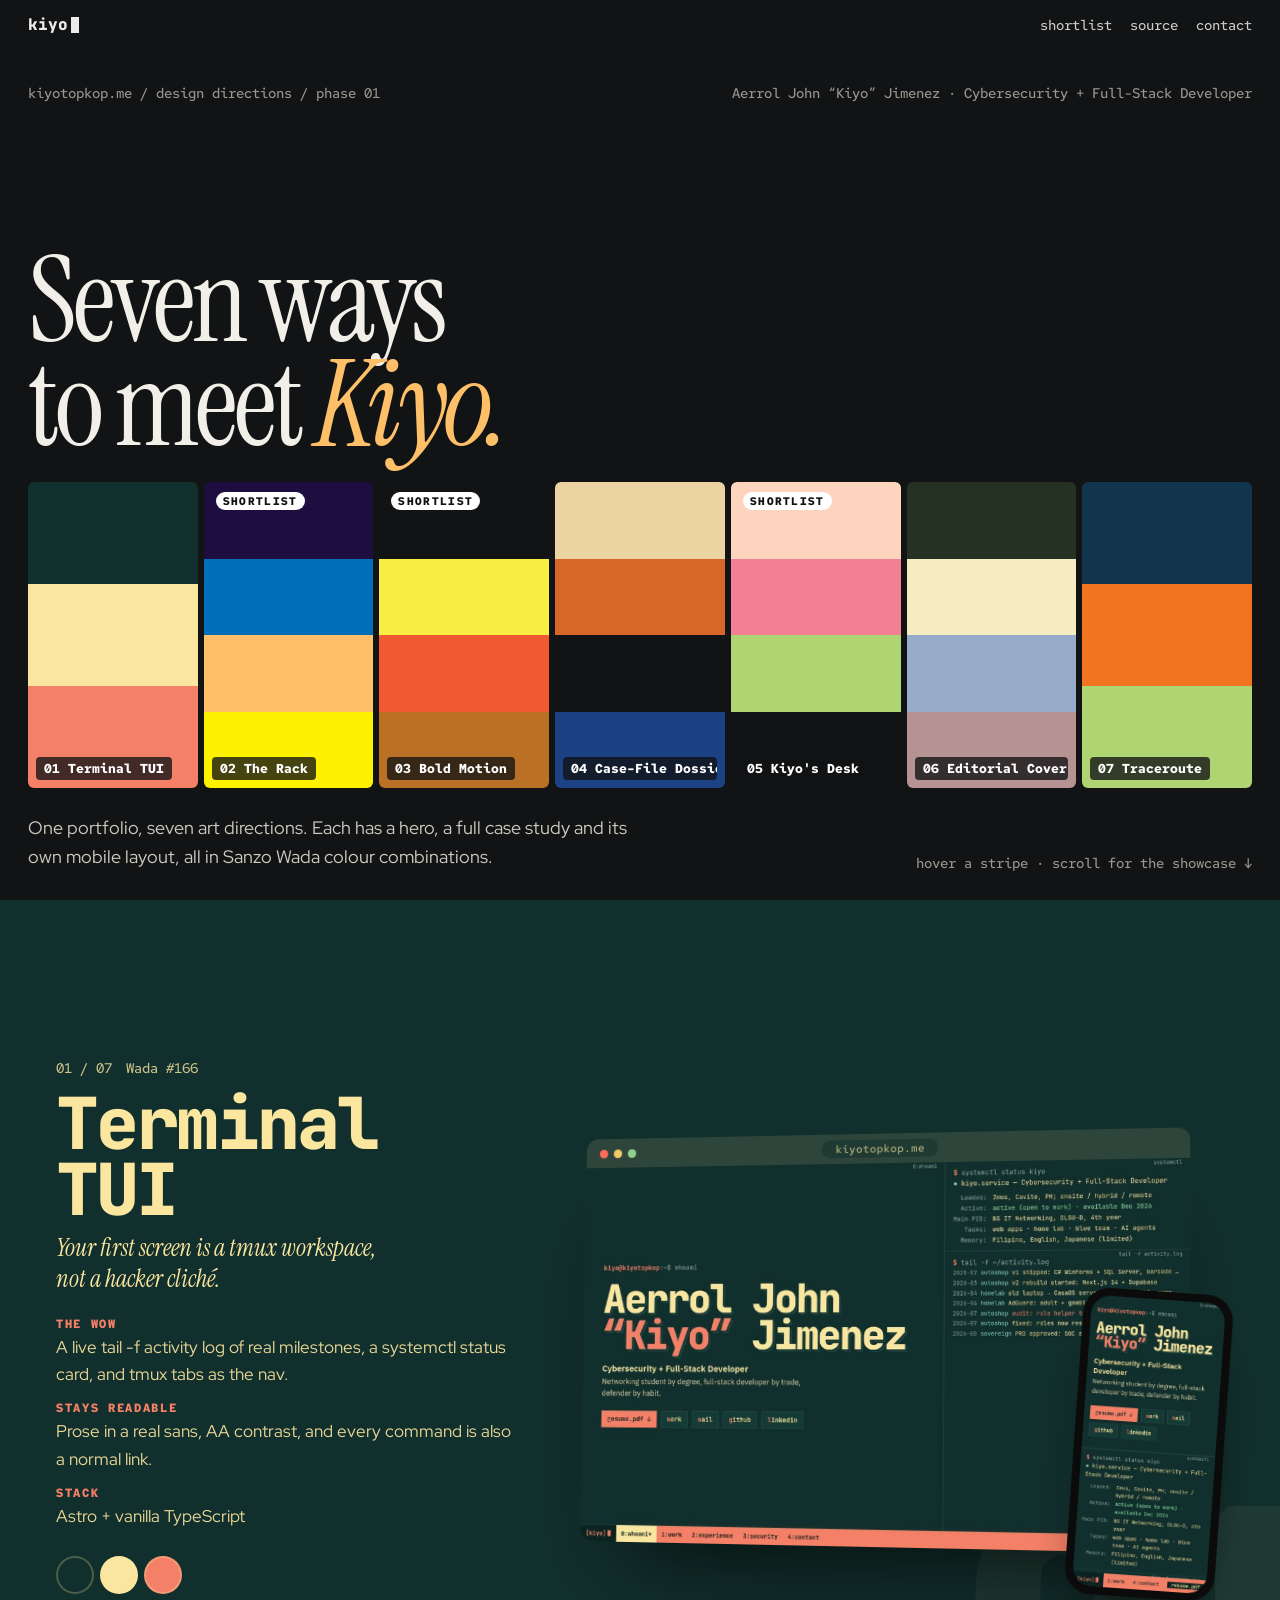
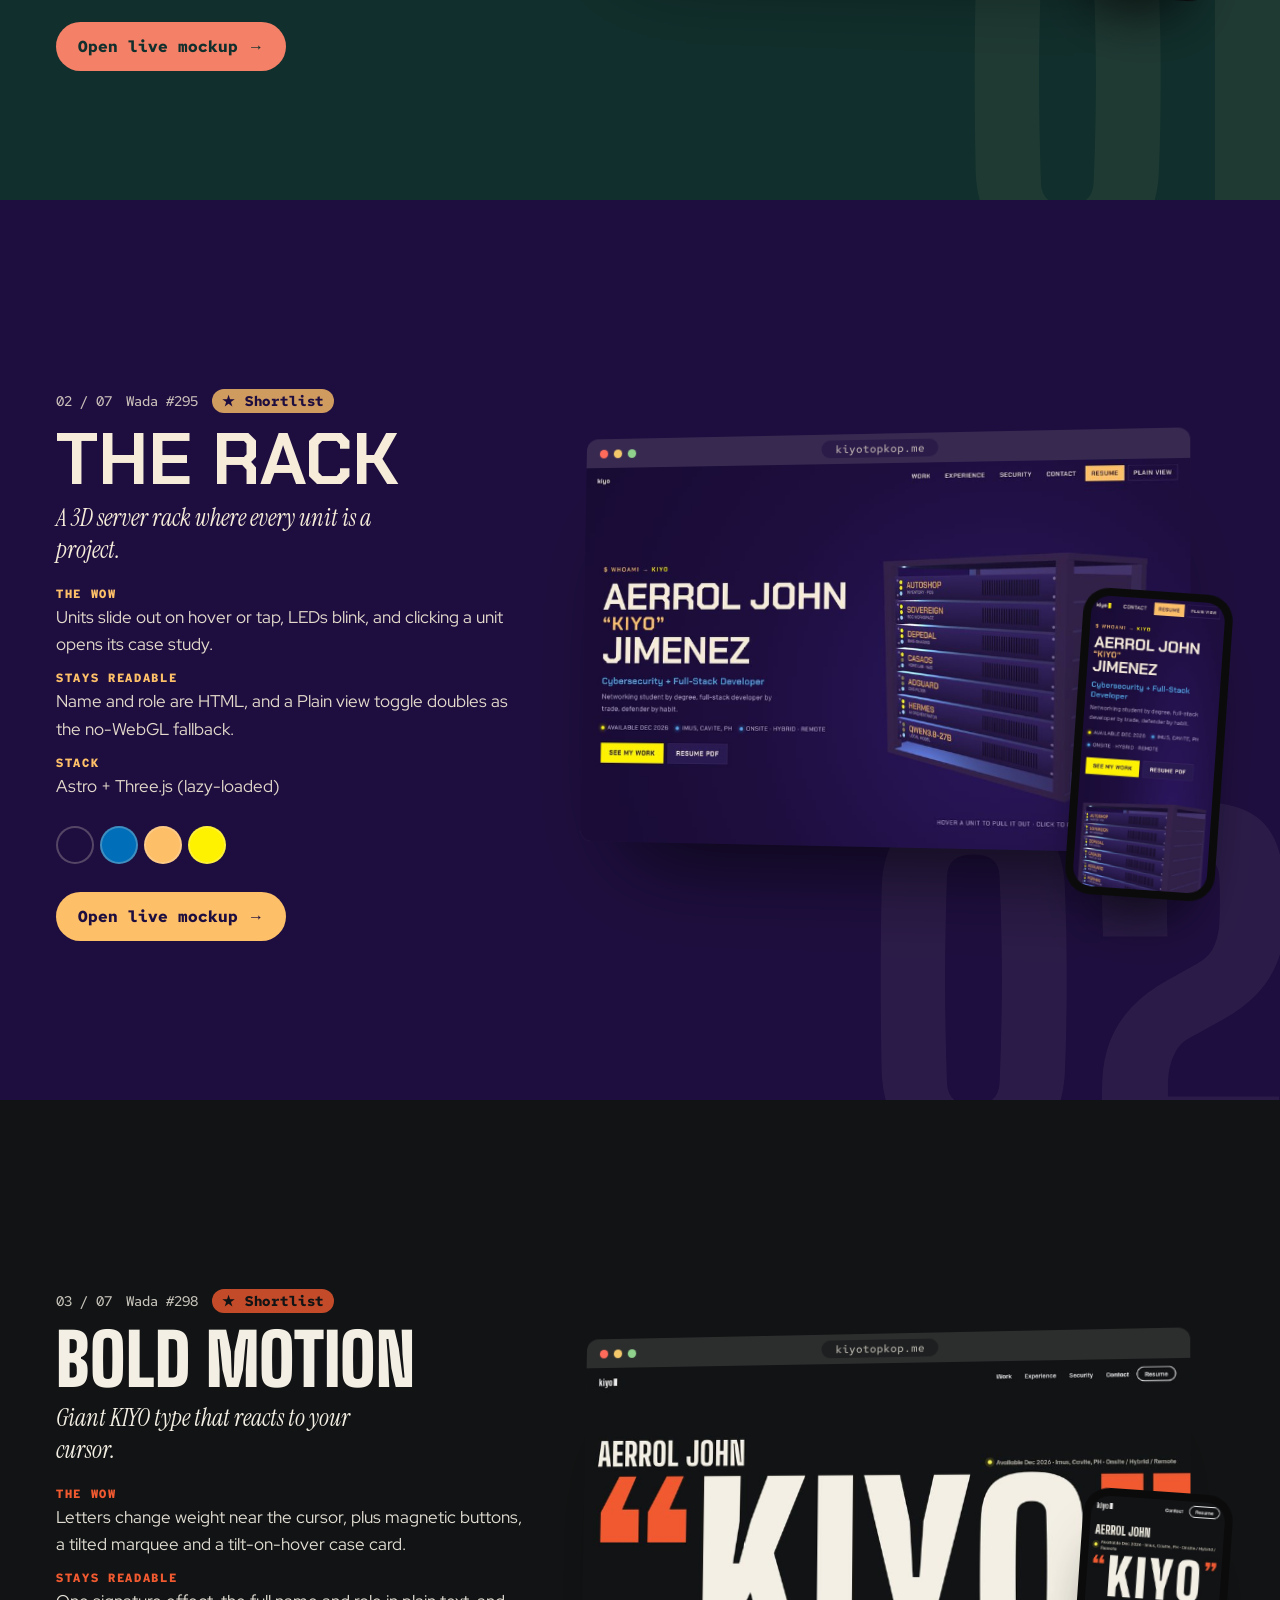
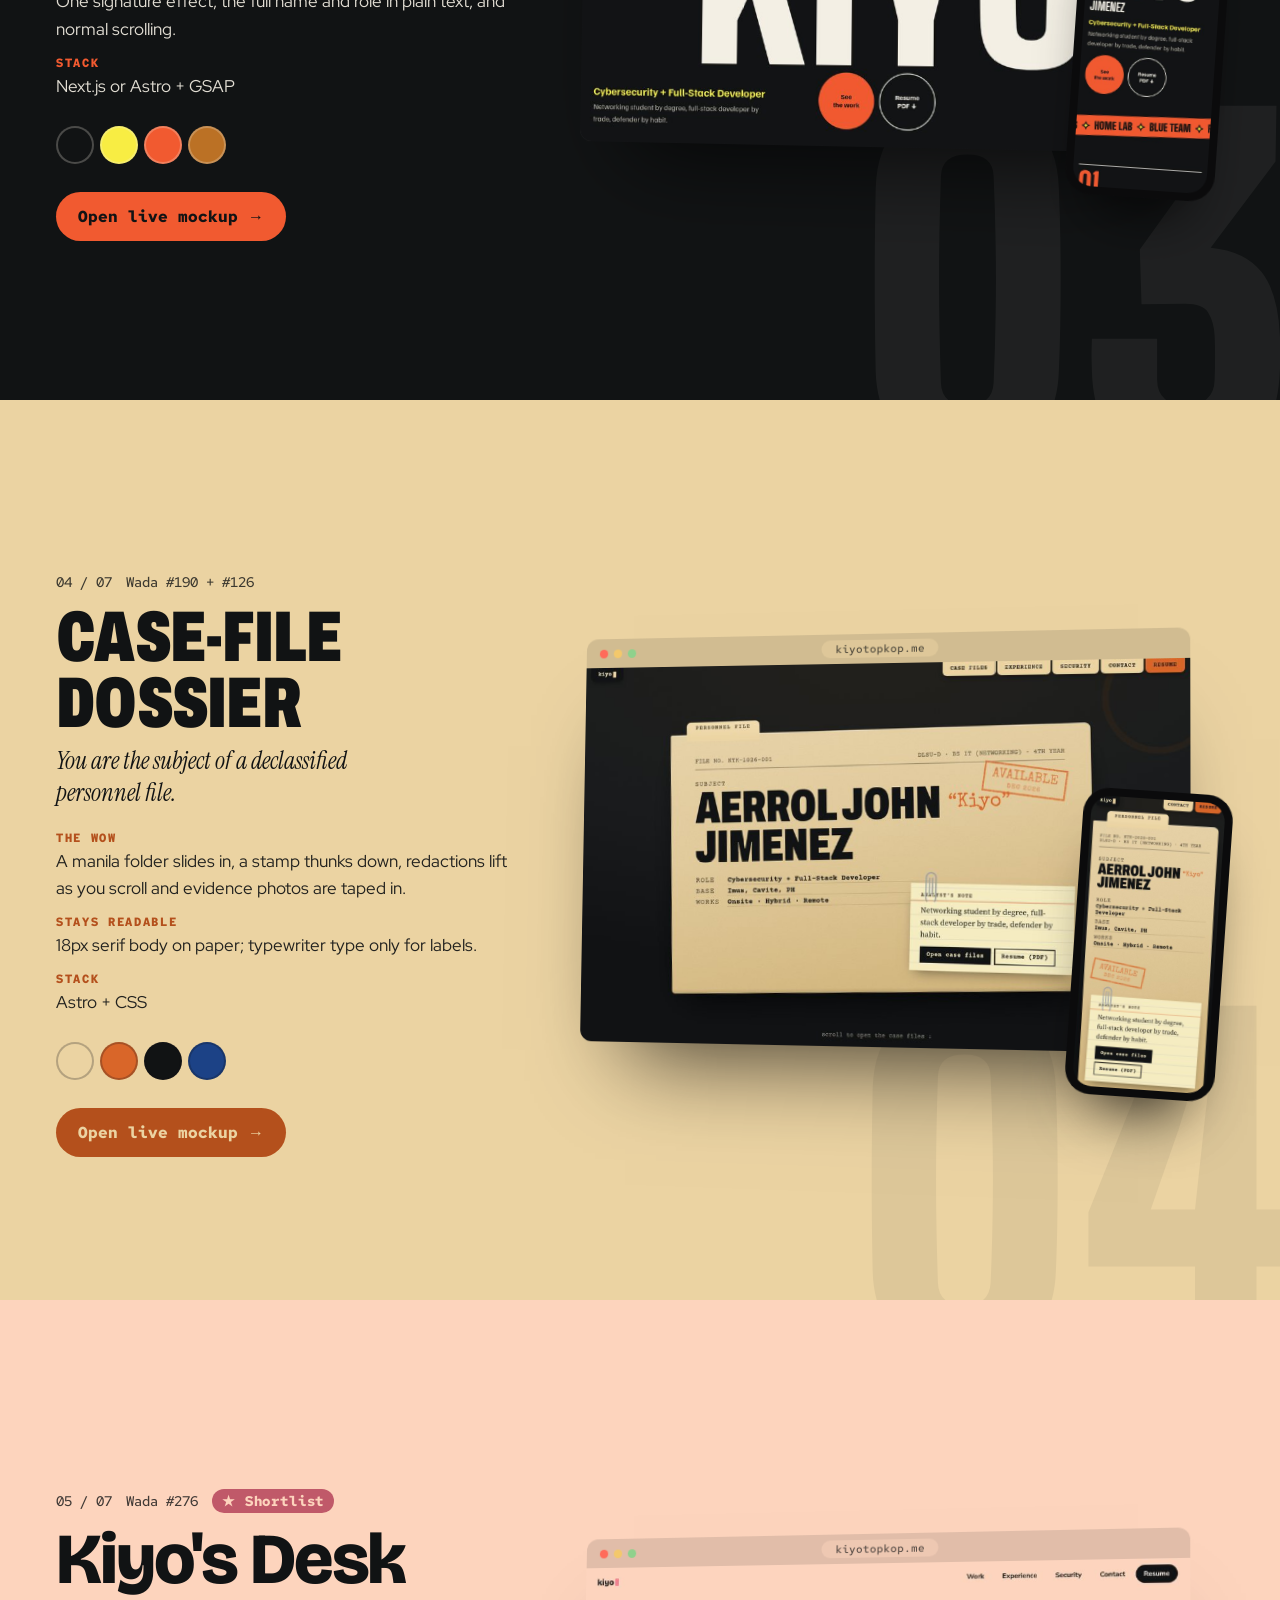
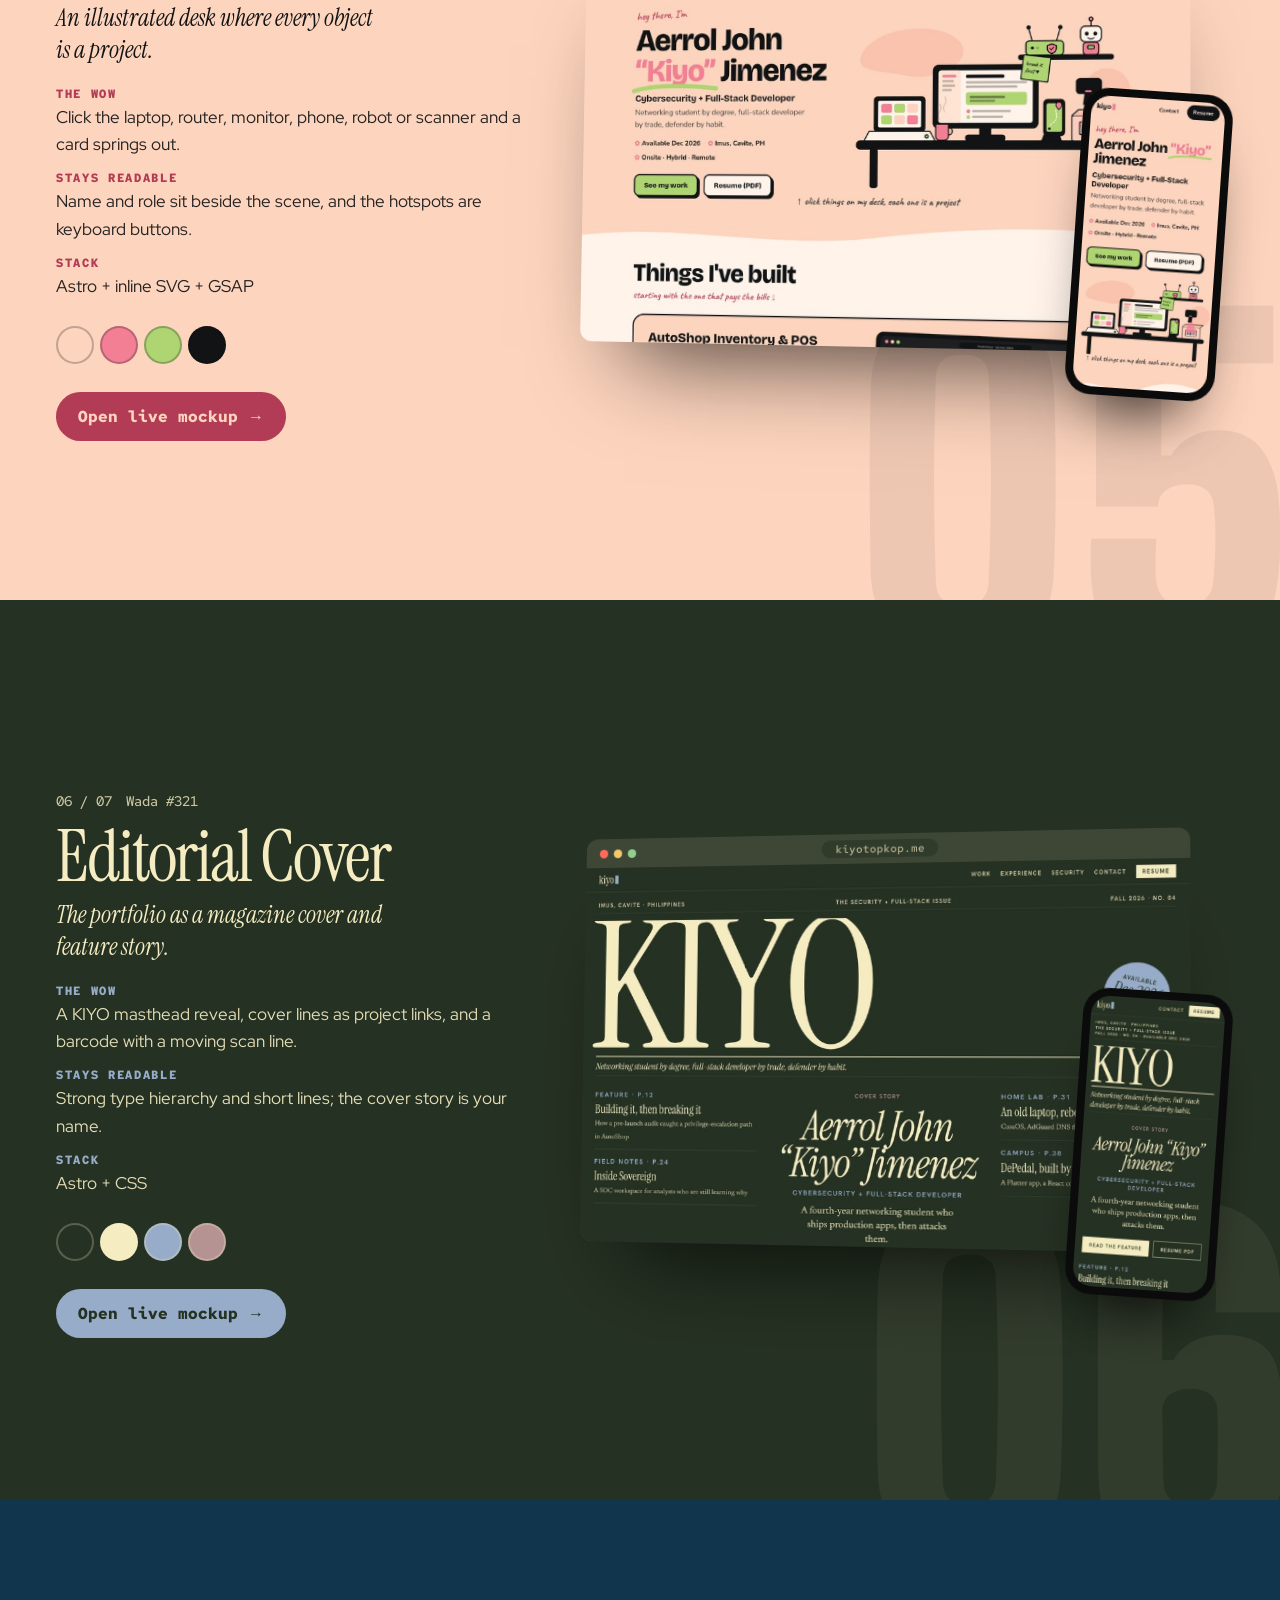
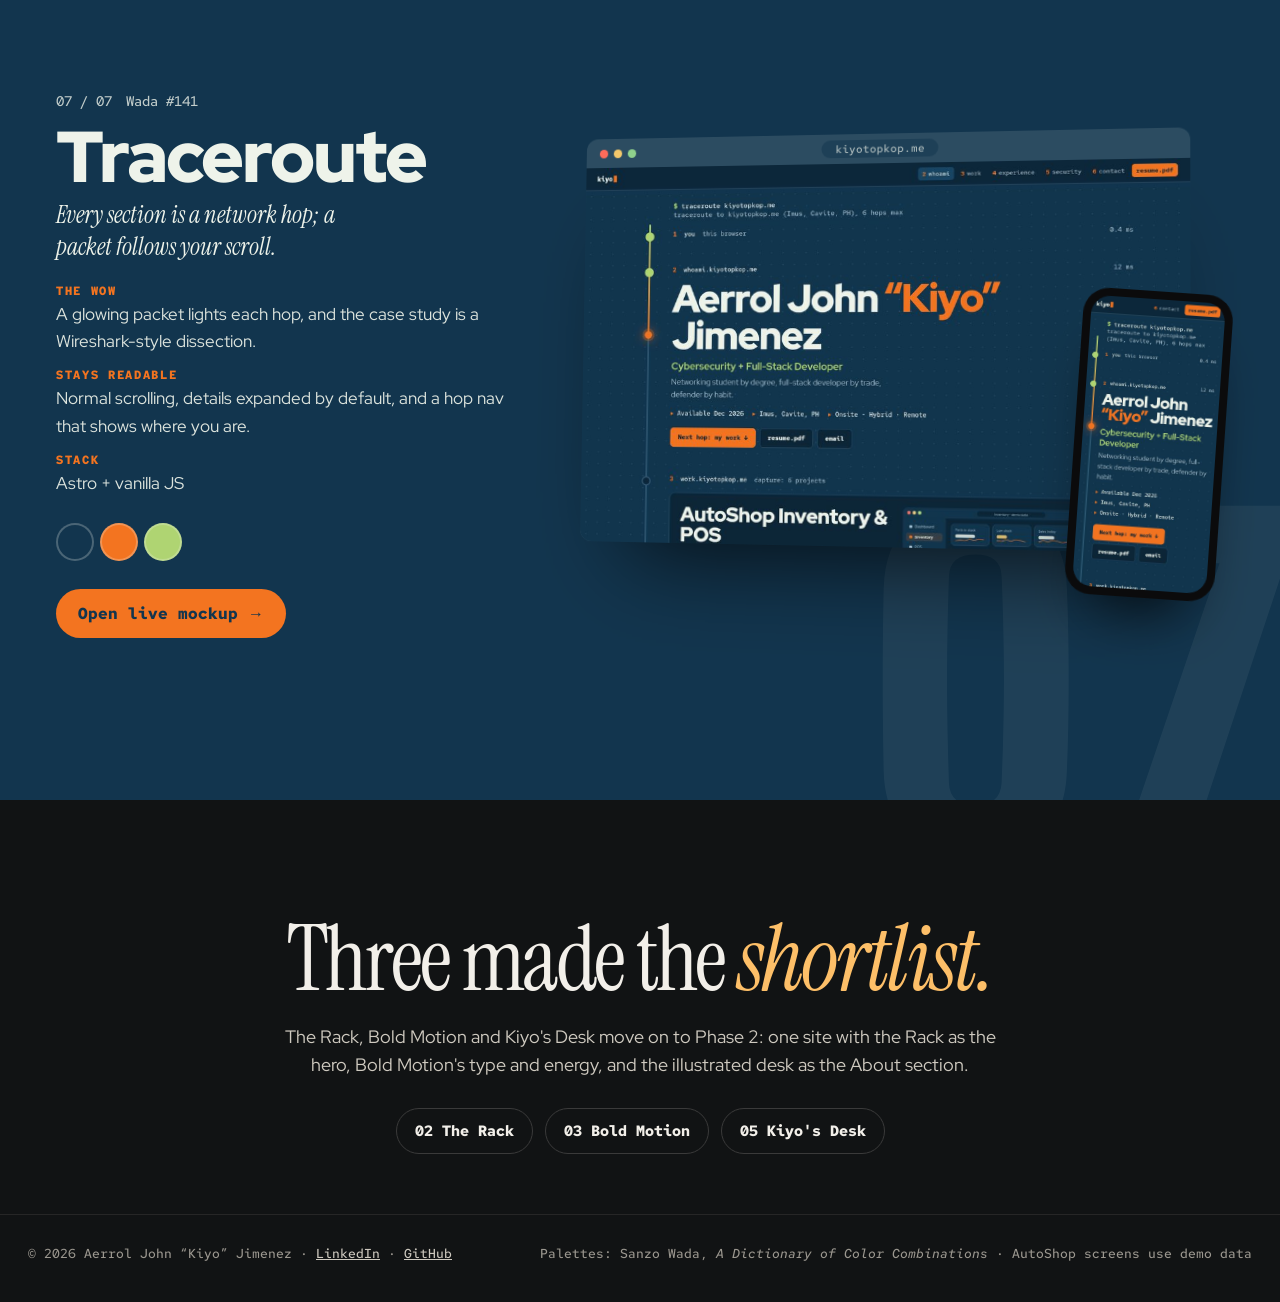
==== index.html @ 2e878e72 "Portfolio mockups: seven design directions + showcase" ====
<!doctype html>
<html lang="en">
<head>
<meta charset="utf-8">
<meta name="viewport" content="width=device-width, initial-scale=1">
<title>Kiyo Portfolio Showcase</title>
<link rel="icon" href="data:image/svg+xml,%3Csvg xmlns='http://www.w3.org/2000/svg' viewBox='0 0 32 32'%3E%3Crect width='32' height='32' rx='7' fill='%23111314'/%3E%3Ctext x='6' y='23' font-family='monospace' font-weight='700' font-size='20' fill='%23f2efe9'%3Ek%3C/text%3E%3Crect x='19' y='9' width='6' height='15' fill='%23fdbf68'/%3E%3C/svg%3E">
<meta name="description" content="Seven design directions for kiyotopkop.me, the portfolio of Aerrol John 'Kiyo' Jimenez.">
<link rel="preconnect" href="https://fonts.googleapis.com">
<link href="https://fonts.googleapis.com/css2?family=JetBrains+Mono:wght@500;800&family=Chakra+Petch:wght@700&family=Big+Shoulders+Display:wght@900&family=Archivo:wdth,wght@68,900&family=Bricolage+Grotesque:opsz,wght@12..96,800&family=Instrument+Serif:ital@0;1&family=Red+Hat+Display:wght@500;900&family=Red+Hat+Mono:wght@500;700&display=swap" rel="stylesheet">
<style>
:root{--ink:#111314;--paper:#f2efe9;--muted:#9b978f}
*{box-sizing:border-box}
html{background:var(--ink);scroll-behavior:smooth}
body{margin:0;background:var(--ink);color:var(--paper);font:18px/1.6 "Red Hat Display",system-ui,sans-serif;-webkit-font-smoothing:antialiased}
a{color:inherit}
.top{position:fixed;inset:0 0 auto;z-index:30;display:flex;align-items:center;gap:18px;padding:14px 28px;mix-blend-mode:difference;color:#fff}
.logo{font:800 16px "JetBrains Mono";text-decoration:none;display:flex;align-items:center;gap:3px;margin-right:auto}
.logo i{width:8px;height:16px;background:#fff;animation:bl 1.1s steps(1) infinite}@keyframes bl{50%{opacity:0}}
.top a.l{font:500 14px "Red Hat Mono";text-decoration:none;opacity:.85}
.top a.l:hover{opacity:1;text-decoration:underline}
.hero{min-height:100vh;display:grid;grid-template-rows:auto 1fr auto;padding:84px 28px 28px;gap:26px}
.hero .kick{font:500 14px "Red Hat Mono";color:var(--muted);display:flex;justify-content:space-between;gap:16px;flex-wrap:wrap}
.hero h1{font:400 clamp(56px,9.4vw,168px)/.86 "Instrument Serif";letter-spacing:-.035em;margin:0}
.hero h1 em{font-style:italic;color:#fdbf68}
.hero .sub{display:flex;justify-content:space-between;align-items:flex-end;gap:24px;flex-wrap:wrap}
.hero .sub p{margin:0;max-width:52ch;color:#cfcac0}
.hero .sub .hint{font:500 14px "Red Hat Mono";color:var(--muted)}
.stripes{display:flex;gap:6px;min-height:34vh;align-self:stretch}
.stripes a{position:relative;flex:1;display:flex;flex-direction:column;text-decoration:none;border-radius:6px;overflow:hidden;transition:flex .5s cubic-bezier(.2,.8,.2,1);animation:rise .8s cubic-bezier(.2,.8,.2,1) both}
.stripes a:nth-child(2){animation-delay:.05s}.stripes a:nth-child(3){animation-delay:.1s}.stripes a:nth-child(4){animation-delay:.15s}.stripes a:nth-child(5){animation-delay:.2s}.stripes a:nth-child(6){animation-delay:.25s}.stripes a:nth-child(7){animation-delay:.3s}
@keyframes rise{from{transform:translateY(40px);opacity:0}}
.stripes a i{flex:1;display:block}
.stripes a:hover,.stripes a:focus-visible{flex:2.6}
.stripes .lb{position:absolute;left:8px;bottom:8px;max-width:calc(100% - 16px);font:700 13px "Red Hat Mono";color:#fff;background:rgba(17,19,20,.78);padding:3px 8px;border-radius:4px;display:flex;gap:8px;white-space:nowrap;overflow:hidden}
.stripes .star{position:absolute;top:10px;left:12px;font:700 11px "Red Hat Mono";letter-spacing:.12em;text-transform:uppercase;background:#fff;color:#111;padding:2px 7px;border-radius:99px}
.rail{position:fixed;right:22px;top:50%;transform:translateY(-50%);z-index:25;display:flex;flex-direction:column;gap:8px;opacity:0;transition:opacity .3s;pointer-events:none}
.rail.on{opacity:1;pointer-events:auto}
.rail a{width:12px;height:12px;border-radius:50%;border:2px solid currentColor;display:block;color:#fff;mix-blend-mode:difference;transition:transform .2s}
.rail a.cur{background:currentColor;transform:scale(1.3)}
.panel{position:relative;min-height:100vh;display:grid;grid-template-columns:minmax(0,5fr) minmax(0,7fr);gap:48px;align-items:center;padding:110px 56px 80px;background:var(--bg);color:var(--fg);overflow:hidden}
.panel .num{position:absolute;right:-.04em;bottom:-.24em;font:900 clamp(220px,34vw,520px)/1 "Big Shoulders Display";color:var(--fg);opacity:.06;pointer-events:none;user-select:none}
.panel .meta{font:500 14px "Red Hat Mono";opacity:.8;display:flex;gap:14px;align-items:center;flex-wrap:wrap}
.panel .badge{background:var(--acc);color:var(--bg);padding:3px 10px;border-radius:99px;font-weight:700;letter-spacing:.06em}
.panel h2{margin:14px 0 10px;font-size:clamp(46px,5.6vw,90px);line-height:.92;font-family:var(--df);font-weight:var(--dw,800);letter-spacing:var(--dl,-.02em);text-transform:var(--dt,none)}
.panel .idea{font:400 italic clamp(22px,1.9vw,28px)/1.3 "Instrument Serif";margin:0 0 20px;max-width:30ch}
.panel dl{margin:0 0 26px;display:grid;gap:12px;max-width:52ch}
.panel dt{font:700 12px "Red Hat Mono";letter-spacing:.14em;text-transform:uppercase;color:var(--acc)}
.panel dd{margin:2px 0 0;font-size:17px;opacity:.92}
.sw{display:flex;gap:6px;margin:0 0 28px}
.sw span{width:38px;height:38px;border-radius:50%;border:2px solid color-mix(in srgb,var(--fg) 25%,transparent)}
.go{display:inline-flex;align-items:center;gap:10px;font:700 16px "Red Hat Mono";text-decoration:none;background:var(--acc);color:var(--bg);padding:14px 22px;border-radius:999px;transition:transform .2s cubic-bezier(.3,1.6,.5,1)}
.go:hover{transform:translateY(-3px) rotate(-1deg)}
.go span{transition:transform .2s}.go:hover span{transform:translateX(4px)}
.devices{position:relative;display:block;padding:0 6% 8% 0}
.browser{background:color-mix(in srgb,var(--fg) 12%,var(--bg));border-radius:12px;padding:30px 0 0;position:relative;box-shadow:0 60px 90px -50px rgba(0,0,0,.75);transform:perspective(1600px) rotateY(-9deg) rotateX(3deg);transition:transform .6s cubic-bezier(.2,.8,.2,1)}
.browser::before{content:"";position:absolute;top:11px;left:14px;width:9px;height:9px;border-radius:50%;background:#ff6b5a;box-shadow:15px 0 #f3c86b,30px 0 #8fd18c}
.browser::after{content:attr(data-url);position:absolute;top:6px;left:50%;transform:translateX(-50%);font:500 11px "Red Hat Mono";opacity:.7;color:var(--fg);background:color-mix(in srgb,var(--bg) 70%,transparent);padding:2px 14px;border-radius:99px;white-space:nowrap}
.browser img{display:block;width:100%;height:auto;border-radius:0 0 12px 12px}
.phone{position:absolute;right:0;bottom:0;width:23%;min-width:110px;background:#0b0b0c;border-radius:26px;padding:8px;box-shadow:0 40px 60px -30px rgba(0,0,0,.8);transform:rotate(4deg);transition:transform .6s cubic-bezier(.2,.8,.2,1)}
.phone img{display:block;width:100%;height:auto;border-radius:19px}
.panel:hover .browser{transform:perspective(1600px) rotateY(-3deg) rotateX(1deg) translateY(-6px)}
.panel:hover .phone{transform:rotate(1deg) translateY(-10px)}
.panel.rv .devices{opacity:0;transform:translateY(60px);transition:opacity .9s,transform .9s cubic-bezier(.2,.8,.2,1)}
.panel.rv.in .devices{opacity:1;transform:none}
.end{padding:120px 28px 60px;text-align:center}
.end h3{font:400 clamp(44px,7vw,110px)/.9 "Instrument Serif";margin:0;letter-spacing:-.03em}
.end h3 em{color:#fdbf68}
.end p{color:#cfcac0;max-width:60ch;margin:22px auto 0}
.end .links{display:flex;justify-content:center;gap:12px;flex-wrap:wrap;margin-top:28px}
.end .links a{font:700 15px "Red Hat Mono";text-decoration:none;border:1px solid #3a3a3a;padding:12px 18px;border-radius:999px}
.end .links a:hover{border-color:#fdbf68;color:#fdbf68}
footer{padding:30px 28px 40px;color:var(--muted);font:500 13px "Red Hat Mono";display:flex;justify-content:space-between;gap:16px;flex-wrap:wrap;border-top:1px solid #262626}
footer a{color:#cfcac0}
@media (max-width:900px){
  .top{padding:12px 16px}.top a.l:not(.keep){display:none}
  .hero{padding:72px 16px 20px;min-height:auto}
  .stripes{min-height:240px;gap:4px}
  .stripes .lb{writing-mode:vertical-rl;transform:rotate(180deg);left:4px;bottom:auto;top:8px;max-width:none;max-height:calc(100% - 16px);font-size:11px;padding:6px 2px}
  .stripes .star{display:none}
  .panel{grid-template-columns:1fr;padding:80px 16px 60px;gap:26px;min-height:auto}
  .devices{order:-1;padding:0 10% 12% 0}
  .browser{transform:none}
  .rail{display:none}
}
@media (prefers-reduced-motion: reduce){*{animation:none!important;transition:none!important}.panel.rv .devices{opacity:1;transform:none}}
</style>
</head>
<body>
<nav class="top" aria-label="Main">
  <a class="logo" href="#">kiyo<i></i></a>
  <a class="l" href="#d02">shortlist</a><a class="l keep" href="https://github.com/KiyoTopKop/portfolio-mockups">source</a><a class="l keep" href="mailto:Jimenezaerroljj@gmail.com">contact</a>
</nav>

<header class="hero">
  <div class="kick"><span>kiyotopkop.me / design directions / phase 01</span><span>Aerrol John “Kiyo” Jimenez · Cybersecurity + Full-Stack Developer</span></div>
  <div style="display:grid;gap:26px;align-content:end">
    <h1>Seven ways<br>to meet <em>Kiyo.</em></h1>
    <nav class="stripes" id="stripes" aria-label="Directions"></nav>
  </div>
  <div class="sub"><p>One portfolio, seven art directions. Each has a hero, a full case study and its own mobile layout, all in Sanzo Wada colour combinations.</p><span class="hint">hover a stripe · scroll for the showcase ↓</span></div>
</header>

<div class="rail" id="rail" aria-hidden="true"></div>
<main id="panels"></main>

<section class="end">
  <h3>Three made the <em>shortlist.</em></h3>
  <p>The Rack, Bold Motion and Kiyo's Desk move on to Phase 2: one site with the Rack as the hero, Bold Motion's type and energy, and the illustrated desk as the About section.</p>
  <div class="links"><a href="#d02">02 The Rack</a><a href="#d03">03 Bold Motion</a><a href="#d05">05 Kiyo's Desk</a></div>
</section>
<footer><span>© 2026 Aerrol John “Kiyo” Jimenez · <a href="https://www.linkedin.com/in/aerrol-jimenez-116b903b7/">LinkedIn</a> · <a href="https://github.com/KiyoTopKop">GitHub</a></span><span>Palettes: Sanzo Wada, <i>A Dictionary of Color Combinations</i> · AutoShop screens use demo data</span></footer>

<script>
const D = [
 {id:"01-terminal-tui",name:"Terminal TUI",idea:"Your first screen is a tmux workspace, not a hacker cliché.",
  wow:"A live tail -f activity log of real milestones, a systemctl status card, and tmux tabs as the nav.",
  read:"Prose in a real sans, AA contrast, and every command is also a normal link.",
  stack:"Astro + vanilla TypeScript",wada:"#166",pal:["#112f2c","#fbe6a0","#f48067"],bg:"#112f2c",fg:"#fbe6a0",acc:"#f48067",
  df:"'JetBrains Mono',monospace",dw:800,dl:"-.04em"},
 {id:"02-rack-3d",name:"The Rack",idea:"A 3D server rack where every unit is a project.",short:true,
  wow:"Units slide out on hover or tap, LEDs blink, and clicking a unit opens its case study.",
  read:"Name and role are HTML, and a Plain view toggle doubles as the no-WebGL fallback.",
  stack:"Astro + Three.js (lazy-loaded)",wada:"#295",pal:["#1e0e3f","#006eb8","#fdbf68","#fff200"],bg:"#1e0e3f",fg:"#f6ecd9",acc:"#fdbf68",
  df:"'Chakra Petch',sans-serif",dw:700,dl:"0",dt:"uppercase"},
 {id:"03-bold-motion",name:"Bold Motion",idea:"Giant KIYO type that reacts to your cursor.",short:true,
  wow:"Letters change weight near the cursor, plus magnetic buttons, a tilted marquee and a tilt-on-hover case card.",
  read:"One signature effect, the full name and role in plain text, and normal scrolling.",
  stack:"Next.js or Astro + GSAP",wada:"#298",pal:["#111314","#f8ed43","#f15a30","#bb7125"],bg:"#111314",fg:"#f4efe4",acc:"#f15a30",
  df:"'Big Shoulders Display',sans-serif",dw:900,dl:"0",dt:"uppercase"},
 {id:"04-dossier",name:"Case-File Dossier",idea:"You are the subject of a declassified personnel file.",
  wow:"A manila folder slides in, a stamp thunks down, redactions lift as you scroll and evidence photos are taped in.",
  read:"18px serif body on paper; typewriter type only for labels.",
  stack:"Astro + CSS",wada:"#190 + #126",pal:["#ebd3a2","#d96629","#111314","#1c4286"],bg:"#ebd3a2",fg:"#111314",acc:"#b4501c",
  df:"'Archivo',sans-serif",dw:900,dl:"-.01em",dt:"uppercase",wdth:68},
 {id:"05-illustrated-desk",name:"Kiyo's Desk",idea:"An illustrated desk where every object is a project.",short:true,
  wow:"Click the laptop, router, monitor, phone, robot or scanner and a card springs out.",
  read:"Name and role sit beside the scene, and the hotspots are keyboard buttons.",
  stack:"Astro + inline SVG + GSAP",wada:"#276",pal:["#fdd4bd","#f37f94","#afd472","#111314"],bg:"#fdd4bd",fg:"#111314",acc:"#b23b55",
  df:"'Bricolage Grotesque',sans-serif",dw:800,dl:"-.03em"},
 {id:"06-editorial",name:"Editorial Cover",idea:"The portfolio as a magazine cover and feature story.",
  wow:"A KIYO masthead reveal, cover lines as project links, and a barcode with a moving scan line.",
  read:"Strong type hierarchy and short lines; the cover story is your name.",
  stack:"Astro + CSS",wada:"#321",pal:["#253122","#f5ecc2","#97acc8","#b59392"],bg:"#253122",fg:"#f5ecc2",acc:"#97acc8",
  df:"'Instrument Serif',serif",dw:400,dl:"-.03em"},
 {id:"07-traceroute",name:"Traceroute",idea:"Every section is a network hop; a packet follows your scroll.",
  wow:"A glowing packet lights each hop, and the case study is a Wireshark-style dissection.",
  read:"Normal scrolling, details expanded by default, and a hop nav that shows where you are.",
  stack:"Astro + vanilla JS",wada:"#141",pal:["#12354e","#f37420","#afd472"],bg:"#12354e",fg:"#eef3ea",acc:"#f37420",
  df:"'Red Hat Display',sans-serif",dw:900,dl:"-.03em"},
];
const n = i => String(i+1).padStart(2,"0");
document.getElementById("stripes").innerHTML = D.map((d,i)=>`<a href="#d${n(i)}" aria-label="${n(i)} ${d.name}">${d.pal.map(c=>`<i style="background:${c}"></i>`).join("")}${d.short?'<span class="star">Shortlist</span>':""}<span class="lb"><span>${n(i)}</span><span>${d.name}</span></span></a>`).join("");
document.getElementById("rail").innerHTML = D.map((d,i)=>`<a href="#d${n(i)}" title="${d.name}"></a>`).join("");
document.getElementById("panels").innerHTML = D.map((d,i)=>`
<section class="panel rv" id="d${n(i)}" style="--bg:${d.bg};--fg:${d.fg};--acc:${d.acc};--df:${d.df};--dw:${d.dw};--dl:${d.dl};--dt:${d.dt||"none"}">
  <span class="num" aria-hidden="true">${n(i)}</span>
  <div>
    <div class="meta"><span>${n(i)} / 07</span><span>Wada ${d.wada}</span>${d.short?'<span class="badge">★ Shortlist</span>':""}</div>
    <h2 style="${d.wdth?`font-variation-settings:'wdth' ${d.wdth}`:""}">${d.name}</h2>
    <p class="idea">${d.idea}</p>
    <dl><div><dt>The wow</dt><dd>${d.wow}</dd></div><div><dt>Stays readable</dt><dd>${d.read}</dd></div><div><dt>Stack</dt><dd>${d.stack}</dd></div></dl>
    <div class="sw" aria-label="Palette">${d.pal.map(c=>`<span style="background:${c}" title="${c}"></span>`).join("")}</div>
    <a class="go" href="${d.id}/">Open live mockup <span>→</span></a>
  </div>
  <a class="devices" href="${d.id}/" aria-label="Open ${d.name}">
    <div class="browser" data-url="kiyotopkop.me"><img src="thumbs/${d.id}-desktop.jpg" alt="${d.name}, desktop" loading="lazy" width="960" height="600"></div>
    <div class="phone"><img src="thumbs/${d.id}-mobile.jpg" alt="${d.name}, mobile" loading="lazy" width="390" height="844"></div>
  </a>
</section>`).join("");
const panels = [...document.querySelectorAll(".panel")], rail = document.getElementById("rail"), dots = [...rail.children];
const io = new IntersectionObserver(es=>es.forEach(e=>{ if (e.isIntersecting){ e.target.classList.add("in"); const k = panels.indexOf(e.target); dots.forEach((d,j)=>d.classList.toggle("cur", j===k)); } }),{threshold:.35});
panels.forEach(p=>io.observe(p));
new IntersectionObserver(([e])=> rail.classList.toggle("on", !e.isIntersecting), {threshold:.2}).observe(document.querySelector(".hero"));
</script>
</body>
</html>
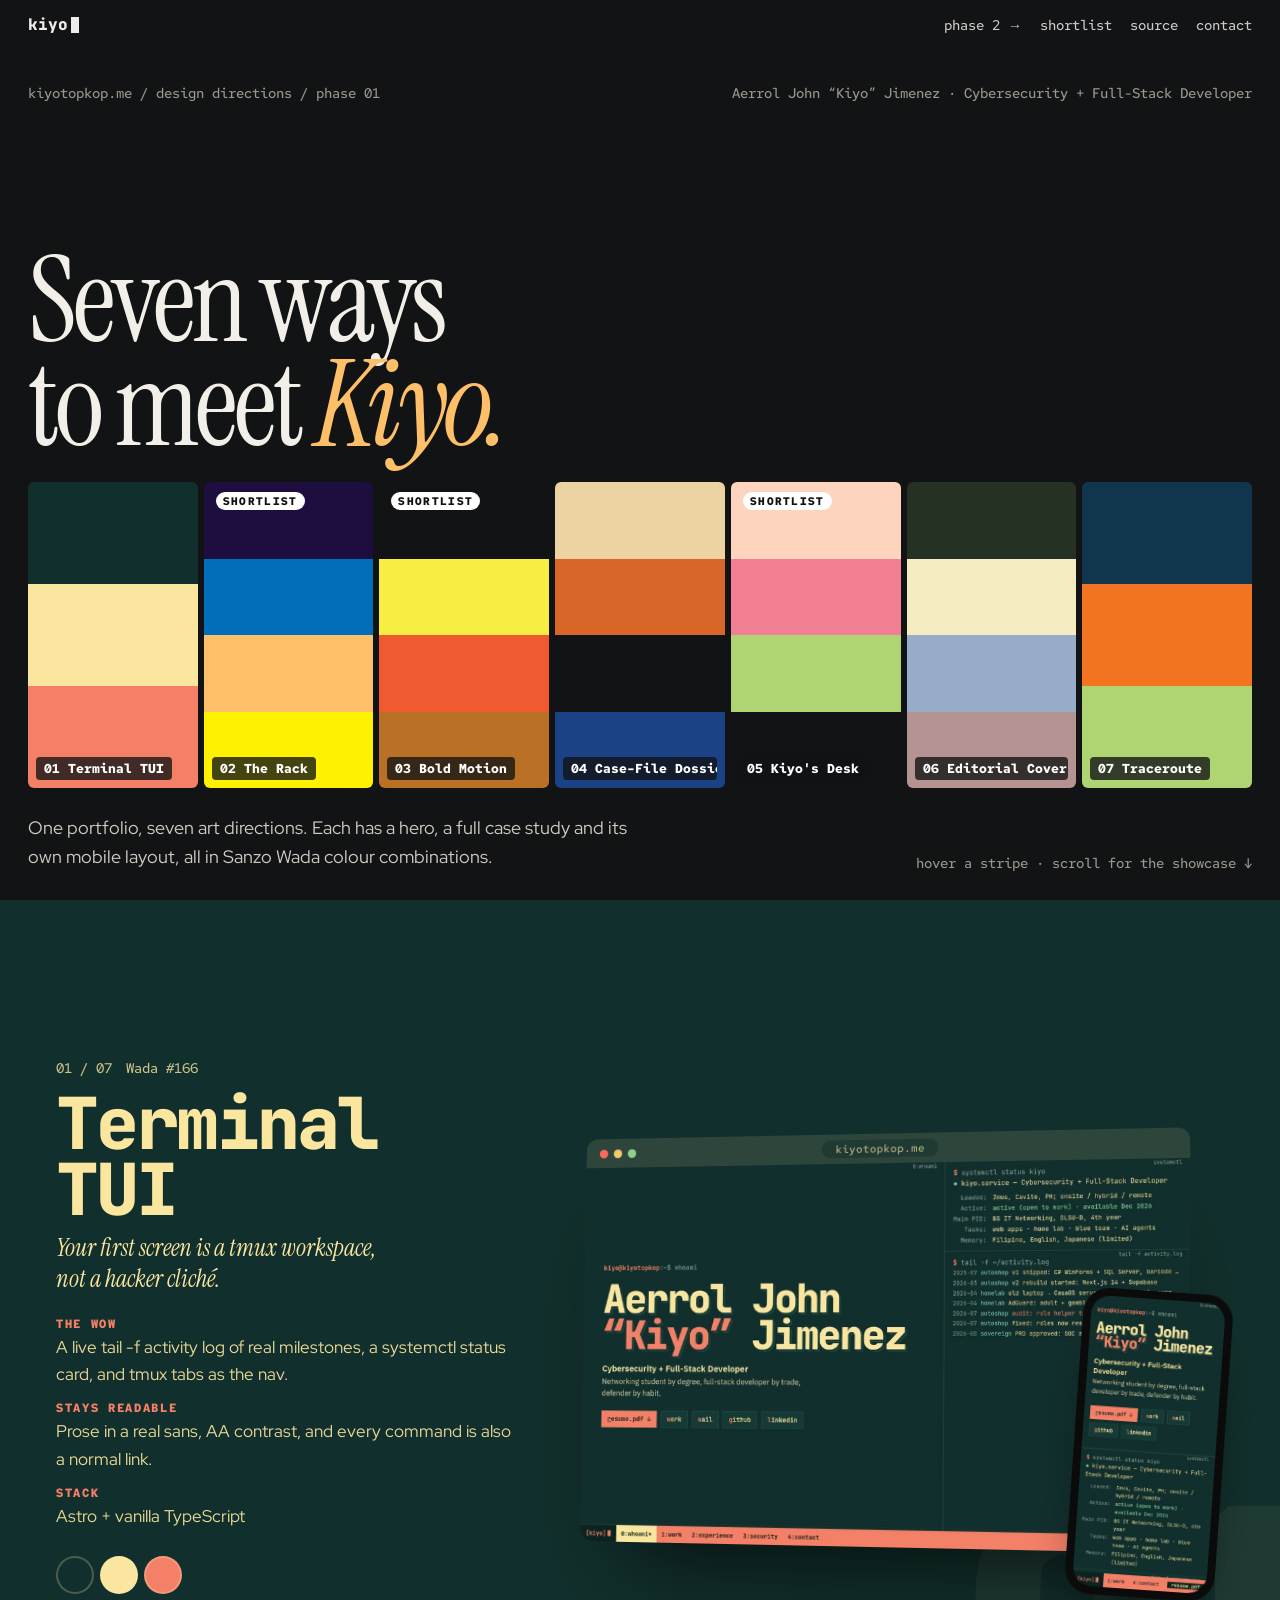
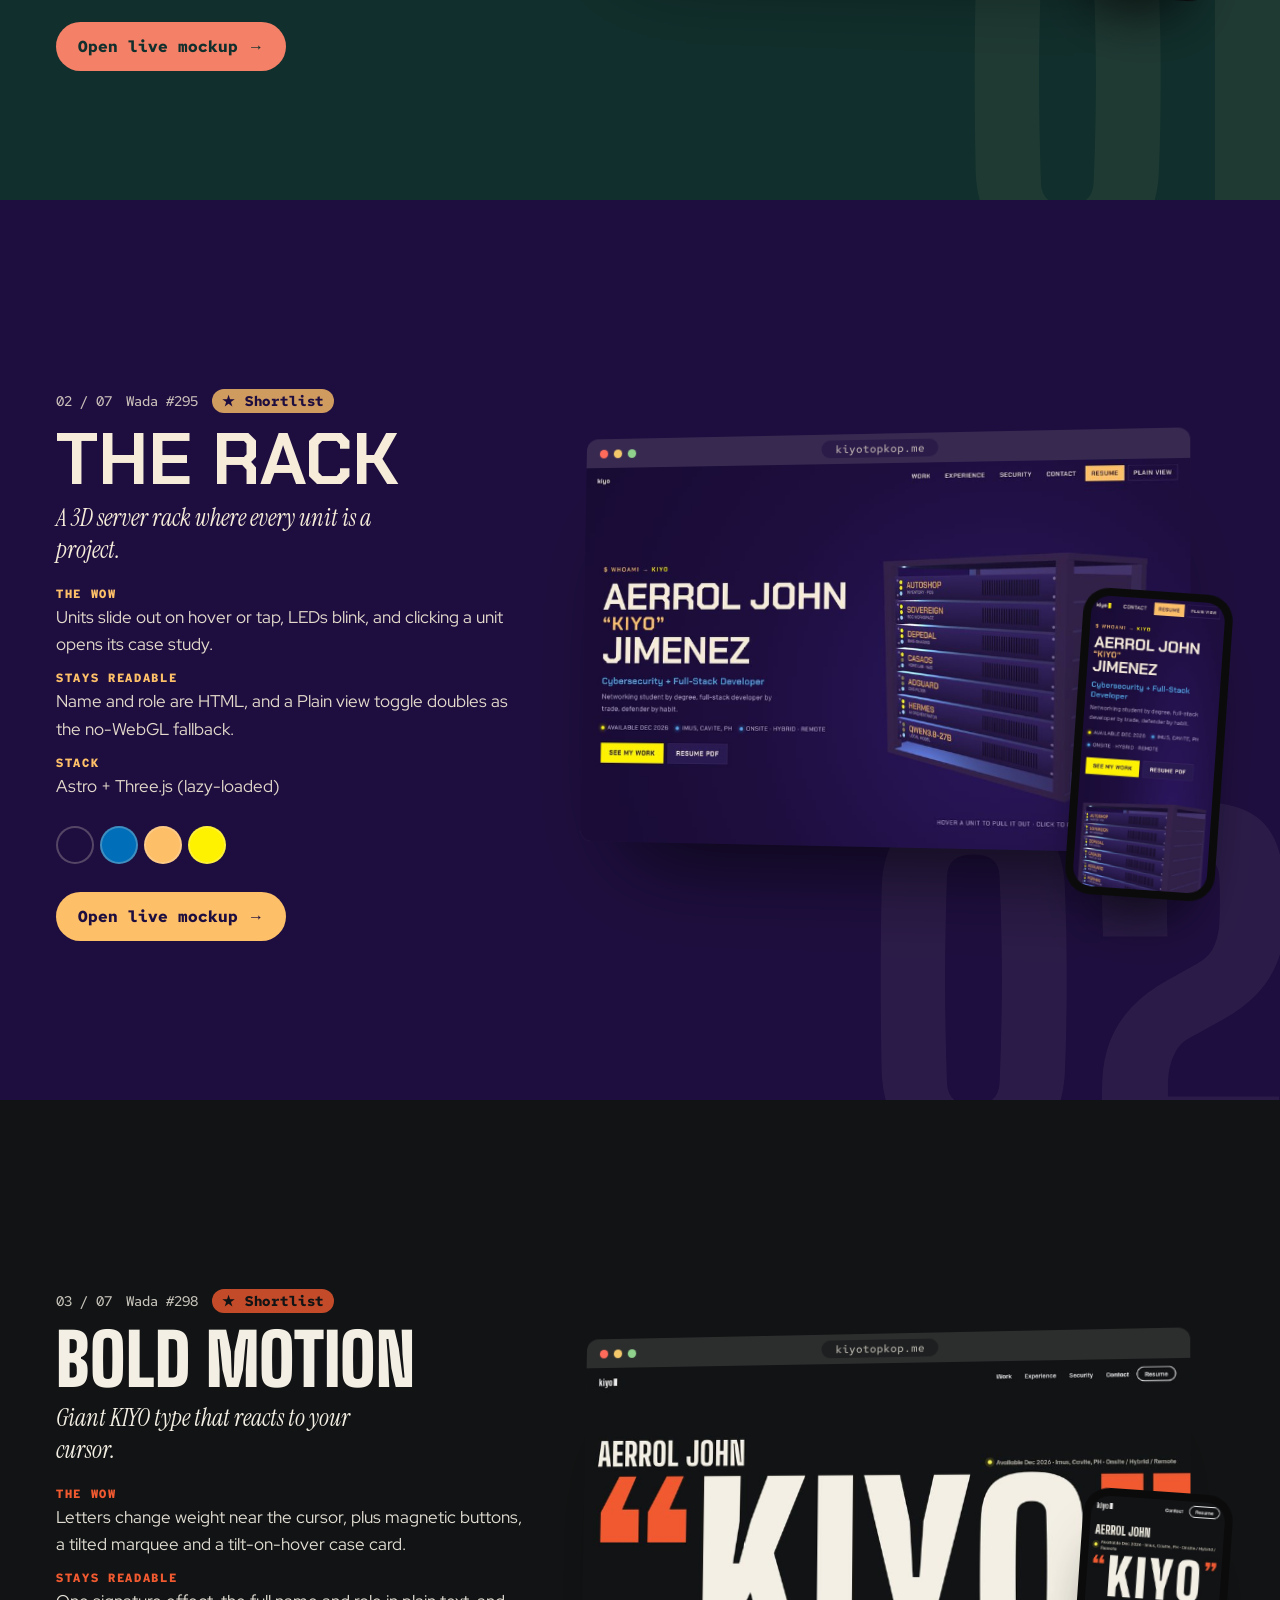
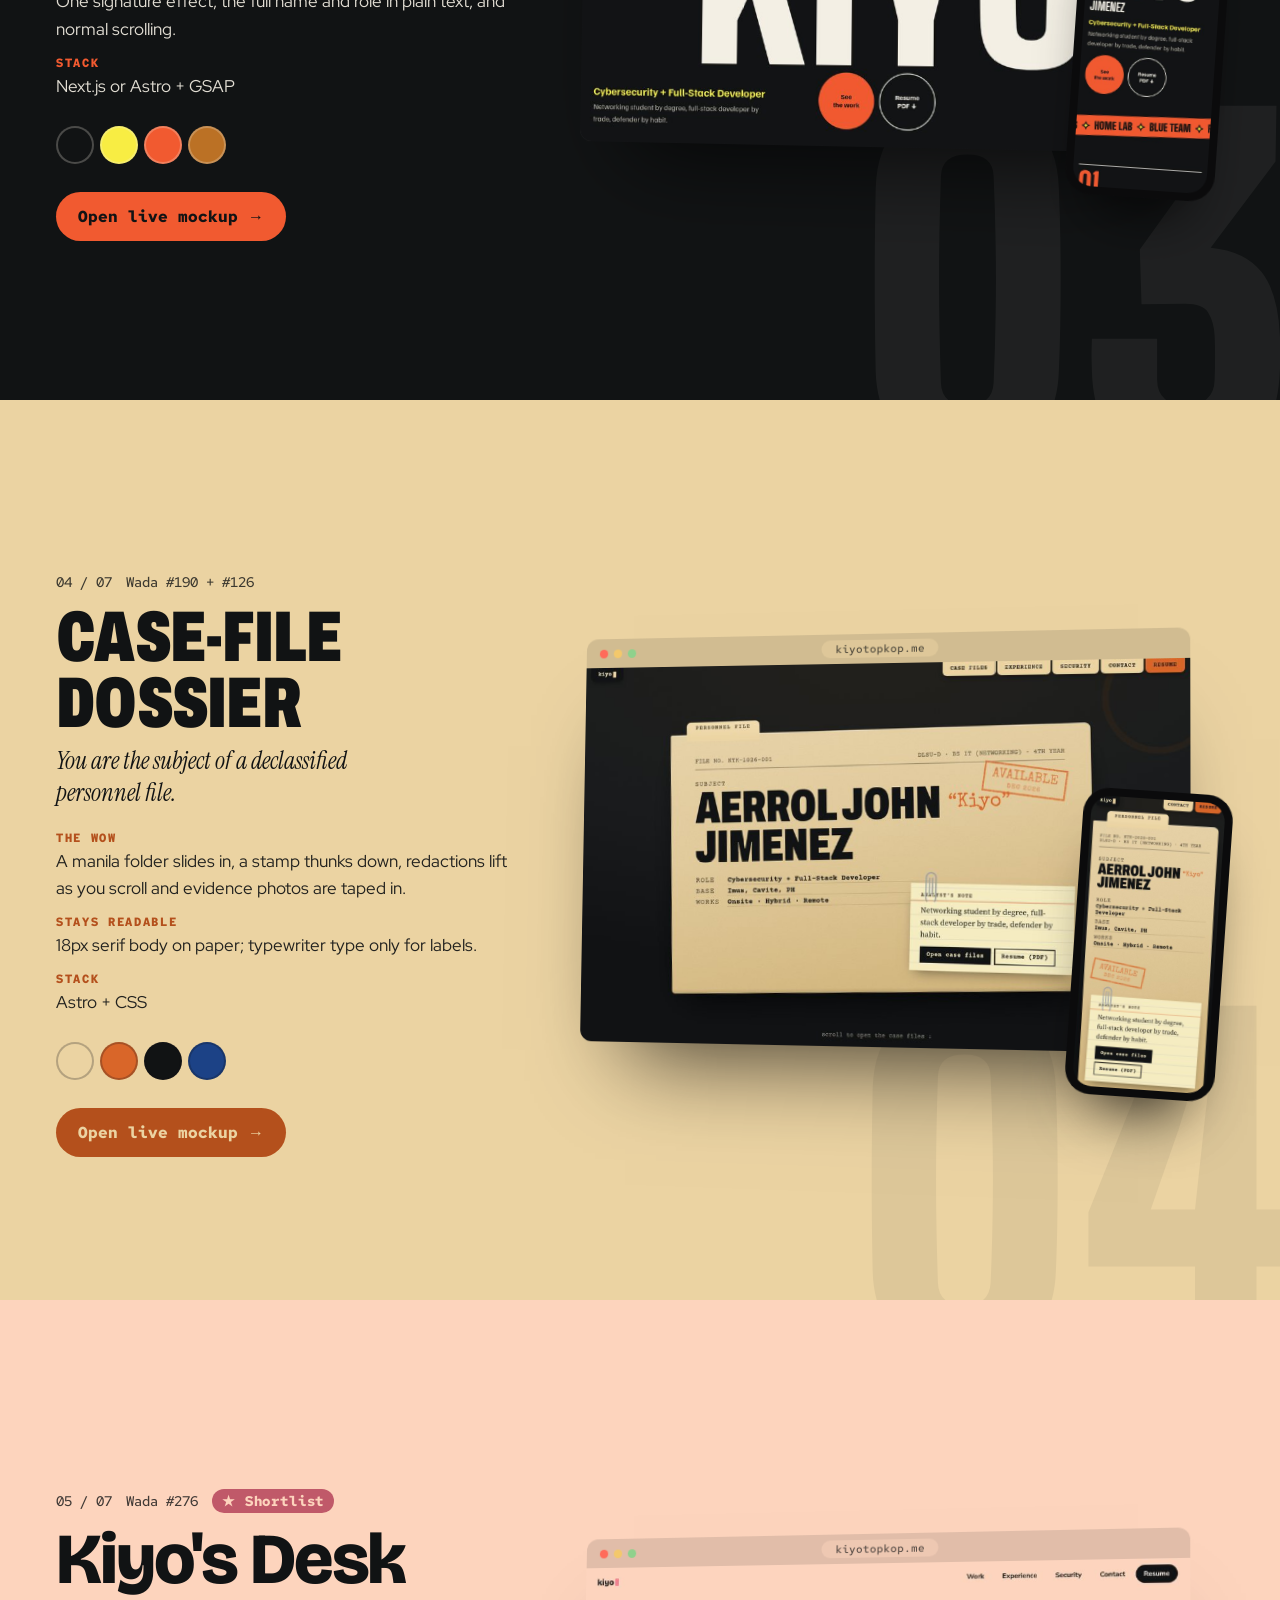
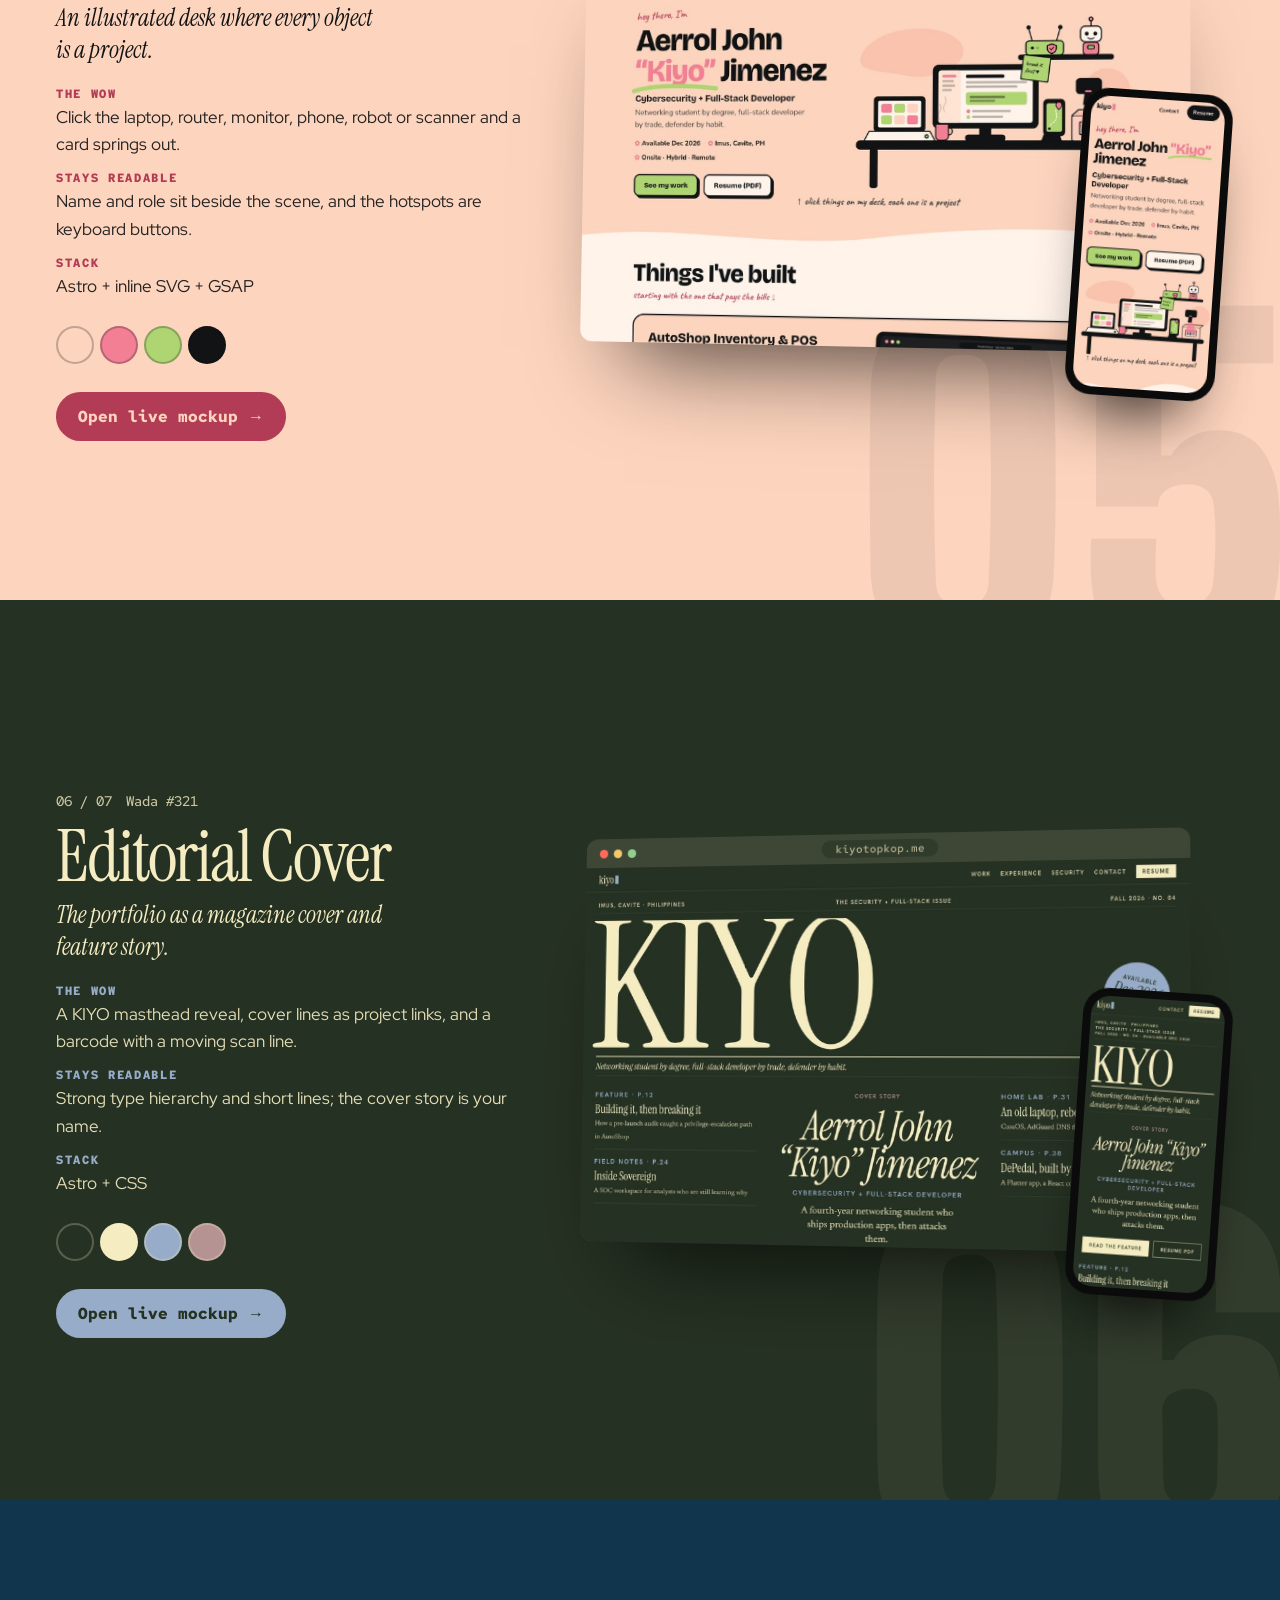
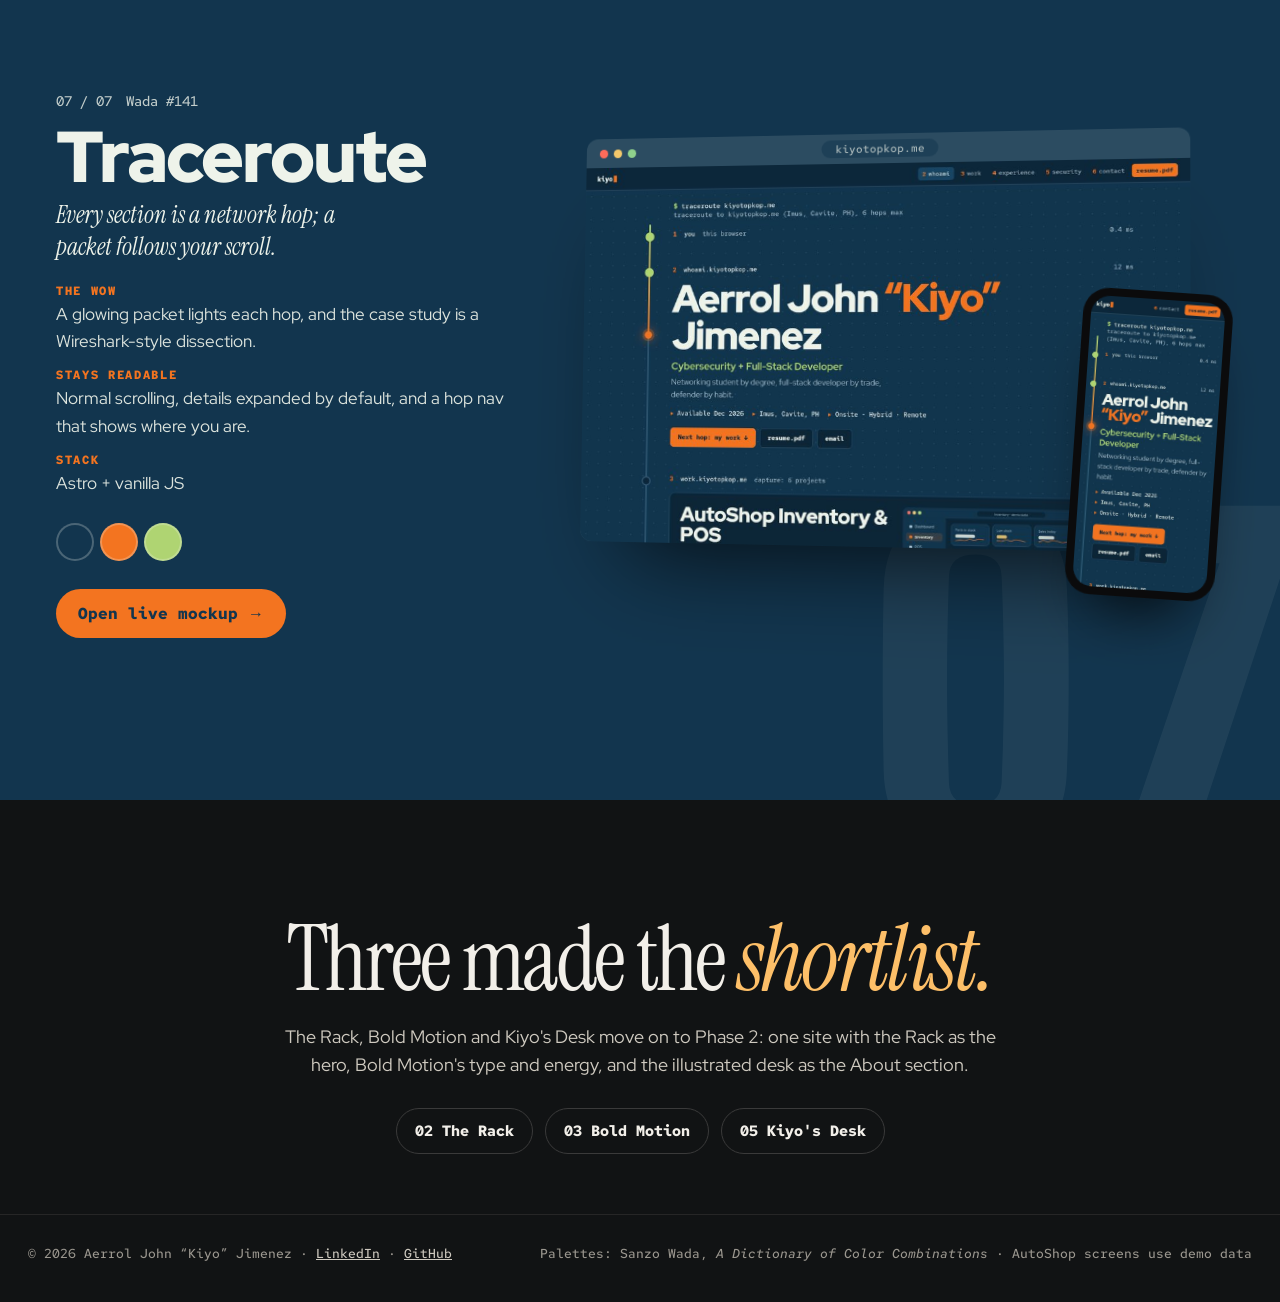
==== commit a8c4166f: "Add Phase 2 refined direction (Rackmount) under /refined Home (CSS 3D project rack), Work (weight-re" ====
--- a/index.html
+++ b/index.html
@@ -89,7 +89,7 @@
 <body>
 <nav class="top" aria-label="Main">
   <a class="logo" href="#">kiyo<i></i></a>
-  <a class="l" href="#d02">shortlist</a><a class="l keep" href="https://github.com/KiyoTopKop/portfolio-mockups">source</a><a class="l keep" href="mailto:Jimenezaerroljj@gmail.com">contact</a>
+  <a class="l keep" href="refined/">phase 2 →</a><a class="l" href="#d02">shortlist</a><a class="l keep" href="https://github.com/KiyoTopKop/portfolio-mockups">source</a><a class="l keep" href="mailto:Jimenezaerroljj@gmail.com">contact</a>
 </nav>
 
 <header class="hero">
